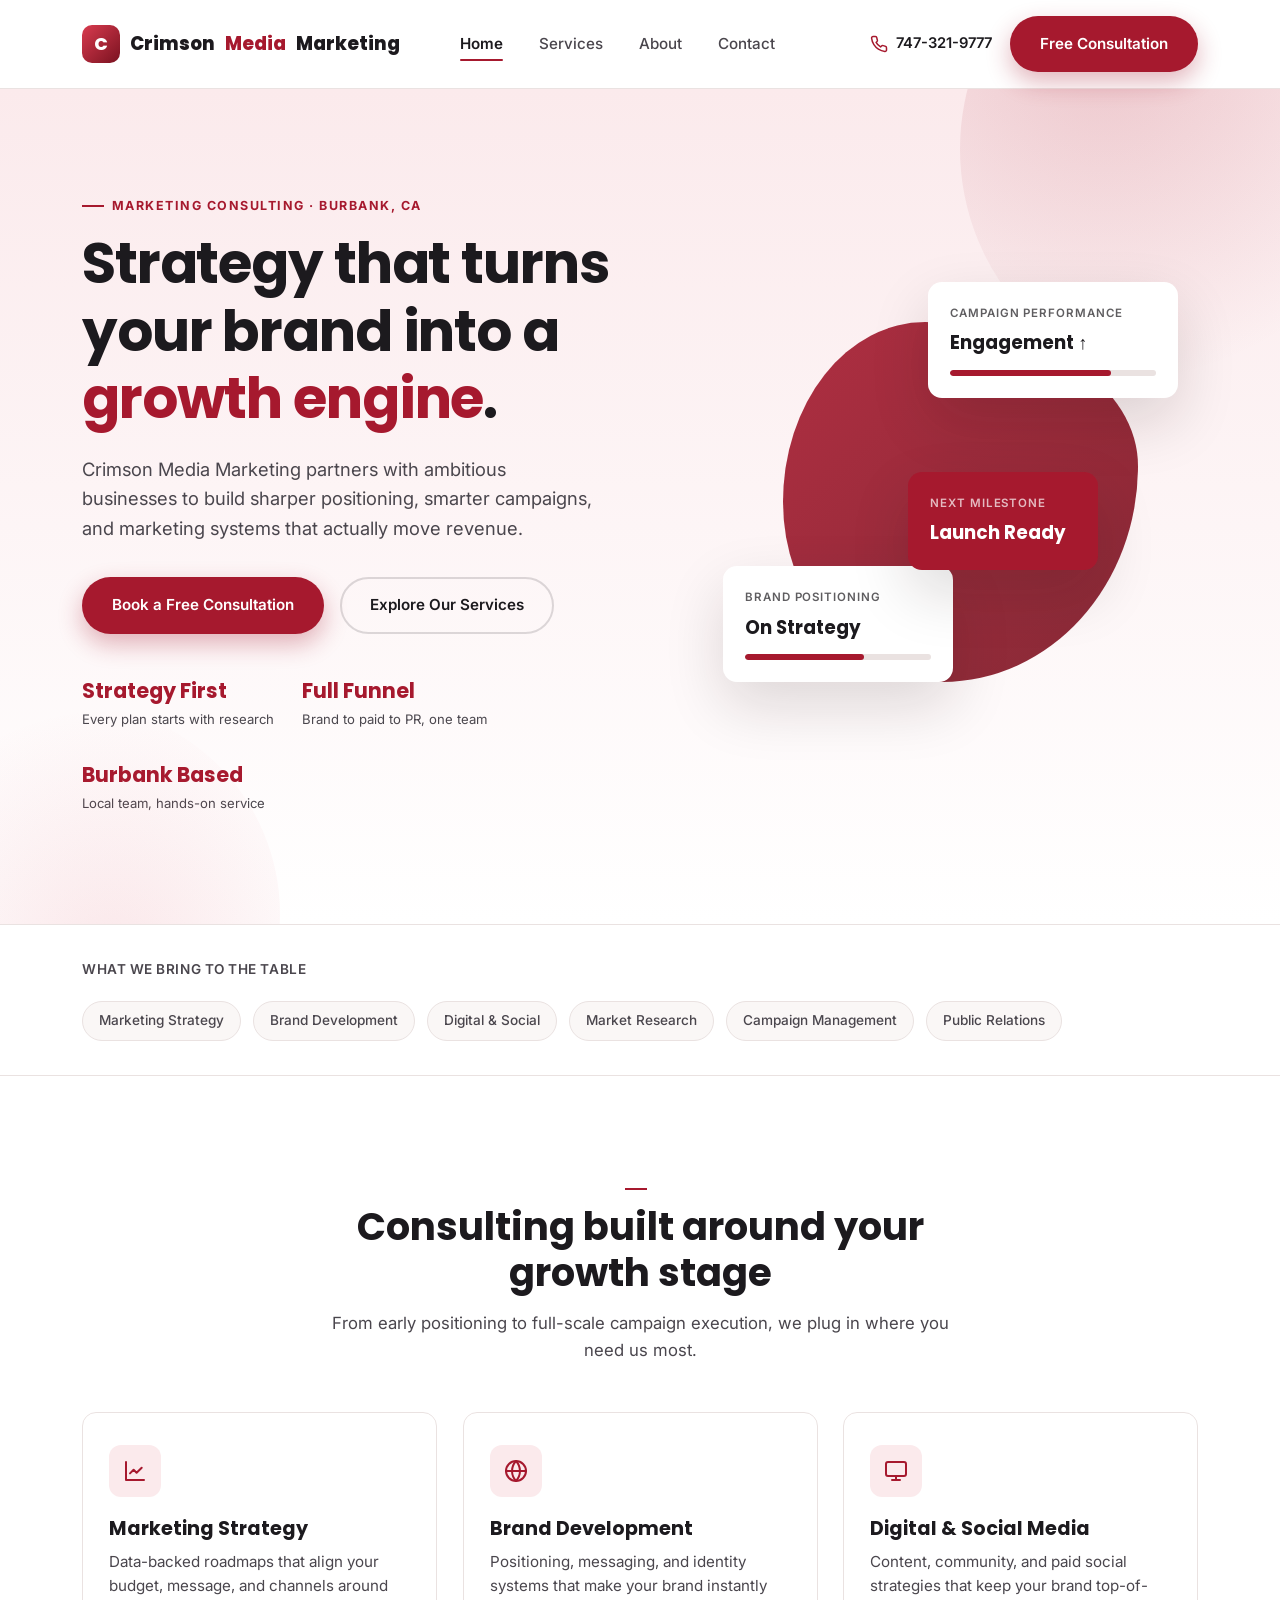
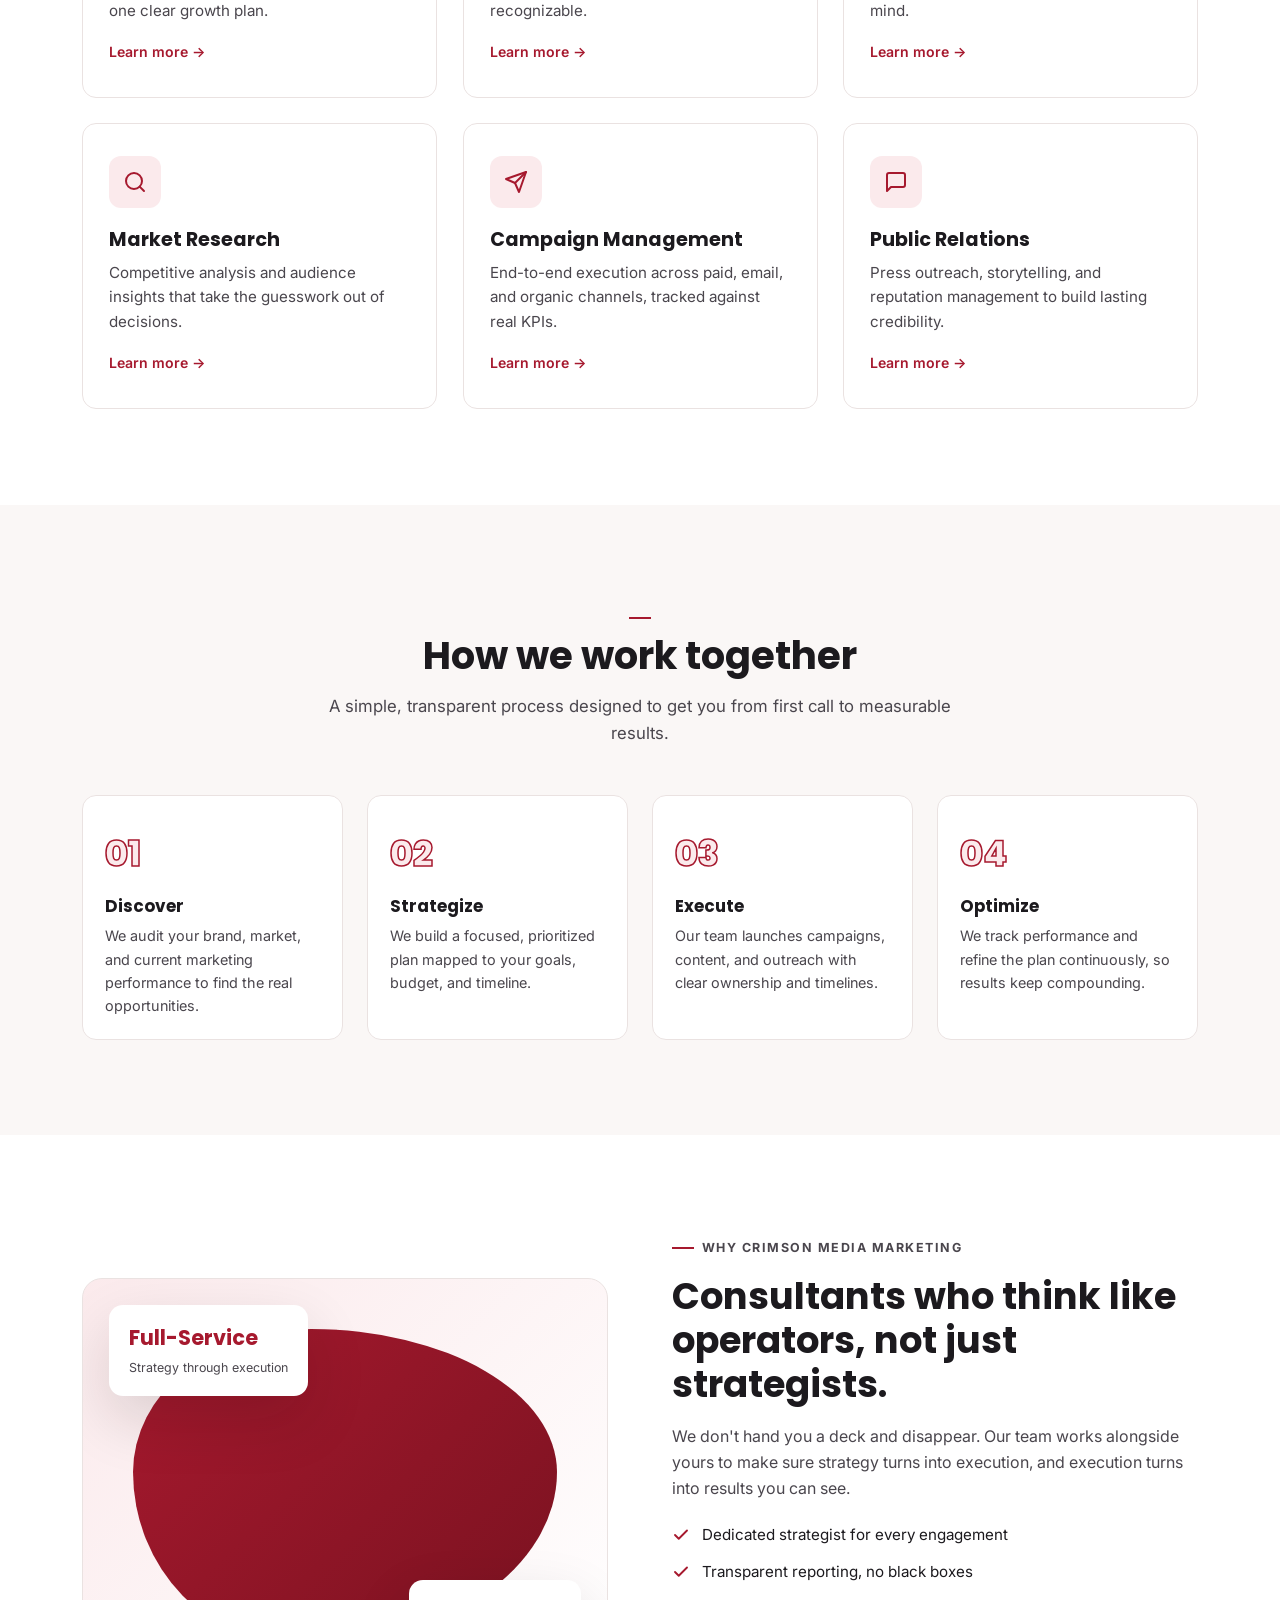
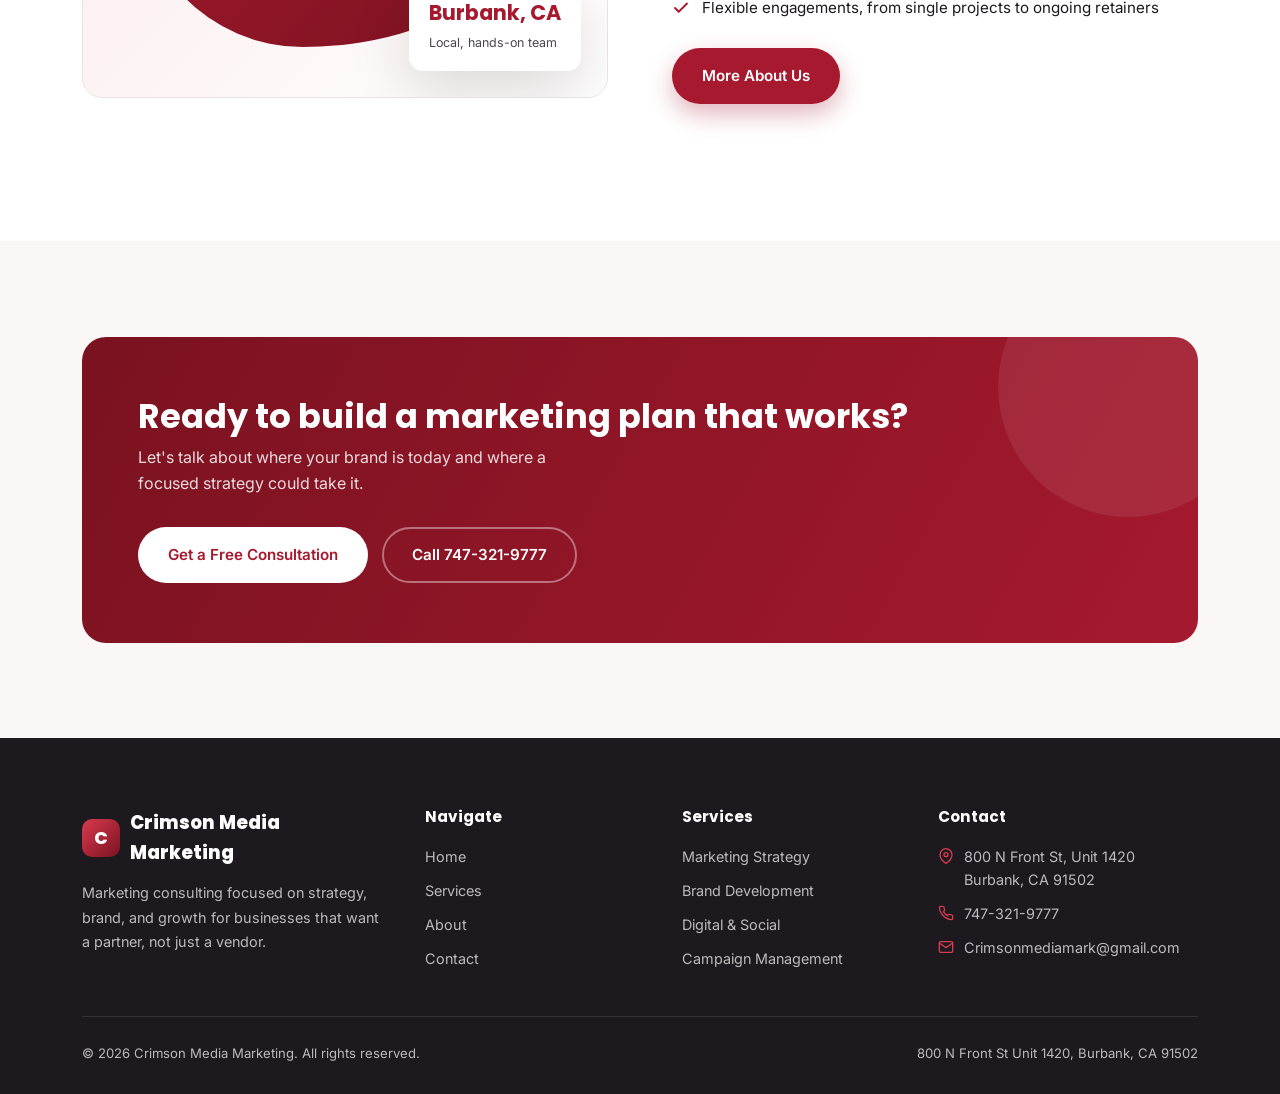
==== index.html @ 18e7fecc "Add initial website structure and functionality for Crimson Media Marketing - Created index.html wit" ====
<!DOCTYPE html>
<html lang="en">
<head>
<meta charset="UTF-8">
<meta name="viewport" content="width=device-width, initial-scale=1.0">
<title>Crimson Media Marketing | Marketing Consulting in Burbank, CA</title>
<meta name="description" content="Crimson Media Marketing is a Burbank, CA marketing consulting firm helping brands grow with strategy, branding, digital marketing, and campaign management.">
<link rel="icon" href="data:image/svg+xml,<svg xmlns=%22http://www.w3.org/2000/svg%22 viewBox=%220 0 100 100%22><rect width=%22100%22 height=%22100%22 rx=%2222%22 fill=%22%23A6192E%22/><text x=%2250%22 y=%2266%22 font-size=%2258%22 font-family=%22Georgia,serif%22 fill=%22white%22 text-anchor=%22middle%22>C</text></svg>">
<link rel="stylesheet" href="css/style.css">
</head>
<body>

<header class="site-header">
  <nav class="nav">
    <a href="index.html" class="brand">
      <span class="mark">C</span>
      Crimson <span class="co">Media</span> Marketing
    </a>
    <ul class="nav-links">
      <li><a href="index.html" class="active">Home</a></li>
      <li><a href="services.html">Services</a></li>
      <li><a href="about.html">About</a></li>
      <li><a href="contact.html">Contact</a></li>
      <li><a href="contact.html" class="btn btn-primary nav-mobile-cta">Free Consultation</a></li>
    </ul>
    <div class="nav-cta">
      <a href="tel:7473219777" class="nav-phone">
        <svg width="18" height="18" viewBox="0 0 24 24" fill="none" stroke="currentColor" stroke-width="2" stroke-linecap="round" stroke-linejoin="round"><path d="M22 16.92v3a2 2 0 0 1-2.18 2 19.79 19.79 0 0 1-8.63-3.07 19.5 19.5 0 0 1-6-6 19.79 19.79 0 0 1-3.07-8.67A2 2 0 0 1 4.11 2h3a2 2 0 0 1 2 1.72c.127.96.361 1.903.7 2.81a2 2 0 0 1-.45 2.11L8.09 9.91a16 16 0 0 0 6 6l1.27-1.27a2 2 0 0 1 2.11-.45c.907.339 1.85.573 2.81.7A2 2 0 0 1 22 16.92z"></path></svg>
        747-321-9777
      </a>
      <a href="contact.html" class="btn btn-primary">Free Consultation</a>
      <button class="nav-toggle" aria-label="Toggle menu">
        <span></span><span></span><span></span>
      </button>
    </div>
  </nav>
</header>

<main>

  <!-- HERO -->
  <section class="hero">
    <div class="wrap hero-grid">
      <div>
        <p class="eyebrow">Marketing Consulting &middot; Burbank, CA</p>
        <h1>Strategy that turns your brand into a <em>growth engine</em>.</h1>
        <p class="lead">Crimson Media Marketing partners with ambitious businesses to build sharper positioning, smarter campaigns, and marketing systems that actually move revenue.</p>
        <div class="hero-actions">
          <a href="contact.html" class="btn btn-primary">Book a Free Consultation</a>
          <a href="services.html" class="btn btn-ghost">Explore Our Services</a>
        </div>
        <div class="hero-trust">
          <div><strong>Strategy&nbsp;First</strong><span>Every plan starts with research</span></div>
          <div><strong>Full&nbsp;Funnel</strong><span>Brand to paid to PR, one team</span></div>
          <div><strong>Burbank&nbsp;Based</strong><span>Local team, hands-on service</span></div>
        </div>
      </div>
      <div class="hero-visual reveal">
        <div class="hero-blob"></div>
        <div class="float-card card-1">
          <div class="fc-label">Campaign Performance</div>
          <div class="fc-value">Engagement ↑</div>
          <div class="fc-bar"><span style="width:78%"></span></div>
        </div>
        <div class="float-card card-2">
          <div class="fc-label">Brand Positioning</div>
          <div class="fc-value">On Strategy</div>
          <div class="fc-bar"><span style="width:64%"></span></div>
        </div>
        <div class="float-card card-3">
          <div class="fc-label">Next Milestone</div>
          <div class="fc-value">Launch Ready</div>
        </div>
      </div>
    </div>
  </section>

  <!-- STRIP -->
  <div class="strip">
    <div class="wrap">
      <p>What we bring to the table</p>
      <div class="strip-tags">
        <span>Marketing Strategy</span>
        <span>Brand Development</span>
        <span>Digital &amp; Social</span>
        <span>Market Research</span>
        <span>Campaign Management</span>
        <span>Public Relations</span>
      </div>
    </div>
  </div>

  <!-- SERVICES PREVIEW -->
  <section class="section">
    <div class="wrap">
      <div class="section-head center reveal">
        <p class="eyebrow" style="justify-content:center"><span></span></p>
        <h2>Consulting built around your growth stage</h2>
        <p>From early positioning to full-scale campaign execution, we plug in where you need us most.</p>
      </div>
      <div class="grid-services">

        <div class="service-card reveal">
          <div class="service-icon">
            <svg width="24" height="24" viewBox="0 0 24 24" fill="none" stroke="currentColor" stroke-width="2" stroke-linecap="round" stroke-linejoin="round"><path d="M3 3v18h18"></path><path d="M18.7 8.7l-5.1 5.1-3-3-3.6 3.6"></path></svg>
          </div>
          <h3>Marketing Strategy</h3>
          <p>Data-backed roadmaps that align your budget, message, and channels around one clear growth plan.</p>
          <a href="services.html#strategy" class="more">Learn more →</a>
        </div>

        <div class="service-card reveal">
          <div class="service-icon">
            <svg width="24" height="24" viewBox="0 0 24 24" fill="none" stroke="currentColor" stroke-width="2" stroke-linecap="round" stroke-linejoin="round"><circle cx="12" cy="12" r="10"></circle><path d="M12 2a15.3 15.3 0 0 1 4 10 15.3 15.3 0 0 1-4 10 15.3 15.3 0 0 1-4-10 15.3 15.3 0 0 1 4-10z"></path><path d="M2 12h20"></path></svg>
          </div>
          <h3>Brand Development</h3>
          <p>Positioning, messaging, and identity systems that make your brand instantly recognizable.</p>
          <a href="services.html#brand" class="more">Learn more →</a>
        </div>

        <div class="service-card reveal">
          <div class="service-icon">
            <svg width="24" height="24" viewBox="0 0 24 24" fill="none" stroke="currentColor" stroke-width="2" stroke-linecap="round" stroke-linejoin="round"><rect x="2" y="3" width="20" height="14" rx="2"></rect><path d="M8 21h8M12 17v4"></path></svg>
          </div>
          <h3>Digital &amp; Social Media</h3>
          <p>Content, community, and paid social strategies that keep your brand top-of-mind.</p>
          <a href="services.html#digital" class="more">Learn more →</a>
        </div>

        <div class="service-card reveal">
          <div class="service-icon">
            <svg width="24" height="24" viewBox="0 0 24 24" fill="none" stroke="currentColor" stroke-width="2" stroke-linecap="round" stroke-linejoin="round"><circle cx="11" cy="11" r="8"></circle><path d="M21 21l-4.35-4.35"></path></svg>
          </div>
          <h3>Market Research</h3>
          <p>Competitive analysis and audience insights that take the guesswork out of decisions.</p>
          <a href="services.html#research" class="more">Learn more →</a>
        </div>

        <div class="service-card reveal">
          <div class="service-icon">
            <svg width="24" height="24" viewBox="0 0 24 24" fill="none" stroke="currentColor" stroke-width="2" stroke-linecap="round" stroke-linejoin="round"><path d="M22 2L11 13"></path><path d="M22 2l-7 20-4-9-9-4 20-7z"></path></svg>
          </div>
          <h3>Campaign Management</h3>
          <p>End-to-end execution across paid, email, and organic channels, tracked against real KPIs.</p>
          <a href="services.html#campaigns" class="more">Learn more →</a>
        </div>

        <div class="service-card reveal">
          <div class="service-icon">
            <svg width="24" height="24" viewBox="0 0 24 24" fill="none" stroke="currentColor" stroke-width="2" stroke-linecap="round" stroke-linejoin="round"><path d="M21 15a2 2 0 0 1-2 2H7l-4 4V5a2 2 0 0 1 2-2h14a2 2 0 0 1 2 2z"></path></svg>
          </div>
          <h3>Public Relations</h3>
          <p>Press outreach, storytelling, and reputation management to build lasting credibility.</p>
          <a href="services.html#pr" class="more">Learn more →</a>
        </div>

      </div>
    </div>
  </section>

  <!-- PROCESS -->
  <section class="section alt">
    <div class="wrap">
      <div class="section-head center reveal">
        <p class="eyebrow" style="justify-content:center"></p>
        <h2>How we work together</h2>
        <p>A simple, transparent process designed to get you from first call to measurable results.</p>
      </div>
      <div class="process">
        <div class="process-step reveal">
          <span class="num">01</span>
          <h3>Discover</h3>
          <p>We audit your brand, market, and current marketing performance to find the real opportunities.</p>
        </div>
        <div class="process-step reveal">
          <span class="num">02</span>
          <h3>Strategize</h3>
          <p>We build a focused, prioritized plan mapped to your goals, budget, and timeline.</p>
        </div>
        <div class="process-step reveal">
          <span class="num">03</span>
          <h3>Execute</h3>
          <p>Our team launches campaigns, content, and outreach with clear ownership and timelines.</p>
        </div>
        <div class="process-step reveal">
          <span class="num">04</span>
          <h3>Optimize</h3>
          <p>We track performance and refine the plan continuously, so results keep compounding.</p>
        </div>
      </div>
    </div>
  </section>

  <!-- ABOUT PREVIEW -->
  <section class="section">
    <div class="wrap split">
      <div class="visual-block reveal">
        <div class="blob"></div>
        <div class="stat-pill p1">
          <strong>Full-Service</strong>
          <span>Strategy through execution</span>
        </div>
        <div class="stat-pill p2">
          <strong>Burbank, CA</strong>
          <span>Local, hands-on team</span>
        </div>
      </div>
      <div class="reveal">
        <p class="eyebrow">Why Crimson Media Marketing</p>
        <h2>Consultants who think like operators, not just strategists.</h2>
        <p>We don't hand you a deck and disappear. Our team works alongside yours to make sure strategy turns into execution, and execution turns into results you can see.</p>
        <ul class="check-list">
          <li><svg width="18" height="18" viewBox="0 0 24 24" fill="none" stroke="currentColor" stroke-width="2.5" stroke-linecap="round" stroke-linejoin="round"><polyline points="20 6 9 17 4 12"></polyline></svg> Dedicated strategist for every engagement</li>
          <li><svg width="18" height="18" viewBox="0 0 24 24" fill="none" stroke="currentColor" stroke-width="2.5" stroke-linecap="round" stroke-linejoin="round"><polyline points="20 6 9 17 4 12"></polyline></svg> Transparent reporting, no black boxes</li>
          <li><svg width="18" height="18" viewBox="0 0 24 24" fill="none" stroke="currentColor" stroke-width="2.5" stroke-linecap="round" stroke-linejoin="round"><polyline points="20 6 9 17 4 12"></polyline></svg> Flexible engagements, from single projects to ongoing retainers</li>
        </ul>
        <div class="hero-actions" style="margin-top:28px;">
          <a href="about.html" class="btn btn-primary">More About Us</a>
        </div>
      </div>
    </div>
  </section>

  <!-- CTA -->
  <section class="section alt">
    <div class="wrap">
      <div class="cta-band reveal">
        <div>
          <h2>Ready to build a marketing plan that works?</h2>
          <p>Let's talk about where your brand is today and where a focused strategy could take it.</p>
        </div>
        <div class="cta-actions">
          <a href="contact.html" class="btn btn-light">Get a Free Consultation</a>
          <a href="tel:7473219777" class="btn btn-ghost" style="border-color:rgba(255,255,255,0.4); color:#fff;">Call 747-321-9777</a>
        </div>
      </div>
    </div>
  </section>

</main>

<footer class="site-footer">
  <div class="wrap">
    <div class="footer-grid">
      <div class="footer-brand">
        <a href="index.html" class="brand"><span class="mark">C</span>Crimson Media Marketing</a>
        <p>Marketing consulting focused on strategy, brand, and growth for businesses that want a partner, not just a vendor.</p>
      </div>
      <div class="footer-col">
        <h4>Navigate</h4>
        <ul>
          <li><a href="index.html">Home</a></li>
          <li><a href="services.html">Services</a></li>
          <li><a href="about.html">About</a></li>
          <li><a href="contact.html">Contact</a></li>
        </ul>
      </div>
      <div class="footer-col">
        <h4>Services</h4>
        <ul>
          <li><a href="services.html#strategy">Marketing Strategy</a></li>
          <li><a href="services.html#brand">Brand Development</a></li>
          <li><a href="services.html#digital">Digital &amp; Social</a></li>
          <li><a href="services.html#campaigns">Campaign Management</a></li>
        </ul>
      </div>
      <div class="footer-col">
        <h4>Contact</h4>
        <ul>
          <li><svg width="16" height="16" viewBox="0 0 24 24" fill="none" stroke="currentColor" stroke-width="2" stroke-linecap="round" stroke-linejoin="round"><path d="M21 10c0 7-9 13-9 13s-9-6-9-13a9 9 0 0 1 18 0z"></path><circle cx="12" cy="10" r="3"></circle></svg> 800 N Front St, Unit 1420<br>Burbank, CA 91502</li>
          <li><svg width="16" height="16" viewBox="0 0 24 24" fill="none" stroke="currentColor" stroke-width="2" stroke-linecap="round" stroke-linejoin="round"><path d="M22 16.92v3a2 2 0 0 1-2.18 2 19.79 19.79 0 0 1-8.63-3.07 19.5 19.5 0 0 1-6-6 19.79 19.79 0 0 1-3.07-8.67A2 2 0 0 1 4.11 2h3a2 2 0 0 1 2 1.72c.127.96.361 1.903.7 2.81a2 2 0 0 1-.45 2.11L8.09 9.91a16 16 0 0 0 6 6l1.27-1.27a2 2 0 0 1 2.11-.45c.907.339 1.85.573 2.81.7A2 2 0 0 1 22 16.92z"></path></svg> <a href="tel:7473219777">747-321-9777</a></li>
          <li><svg width="16" height="16" viewBox="0 0 24 24" fill="none" stroke="currentColor" stroke-width="2" stroke-linecap="round" stroke-linejoin="round"><path d="M4 4h16v16H4z" opacity="0"></path><path d="M22 6l-10 7L2 6"></path><rect x="2" y="4" width="20" height="16" rx="2"></rect></svg> <a href="mailto:Crimsonmediamark@gmail.com">Crimsonmediamark@gmail.com</a></li>
        </ul>
      </div>
    </div>
    <div class="footer-bottom">
      <span>&copy; <span id="year"></span> Crimson Media Marketing. All rights reserved.</span>
      <span>800 N Front St Unit 1420, Burbank, CA 91502</span>
    </div>
  </div>
</footer>

<script src="js/script.js"></script>
<script>document.getElementById('year').textContent = new Date().getFullYear();</script>
</body>
</html>
---- css/style.css ----
/* ============================================
   Crimson Media Marketing — Shared Stylesheet
   ============================================ */

@import url('https://fonts.googleapis.com/css2?family=Poppins:wght@500;600;700;800&family=Inter:wght@400;500;600&display=swap');

:root {
  --crimson: #A6192E;
  --crimson-dark: #7A1220;
  --crimson-light: #D93B4F;
  --crimson-tint: #FBEAEC;
  --ink: #1C1A1E;
  --ink-soft: #4A464D;
  --paper: #FFFFFF;
  --paper-warm: #FAF7F6;
  --line: #EAE2E1;
  --shadow: 0 12px 30px rgba(28, 12, 16, 0.08);
  --shadow-lg: 0 24px 60px rgba(28, 12, 16, 0.14);
  --radius: 14px;
  --max: 1180px;
  --ease: cubic-bezier(.25,.8,.25,1);
}

* { box-sizing: border-box; margin: 0; padding: 0; }

html { scroll-behavior: smooth; }

body {
  font-family: 'Inter', -apple-system, BlinkMacSystemFont, 'Segoe UI', sans-serif;
  color: var(--ink);
  background: var(--paper);
  line-height: 1.6;
  -webkit-font-smoothing: antialiased;
  overflow-x: hidden;
}

h1, h2, h3, h4 {
  font-family: 'Poppins', sans-serif;
  line-height: 1.2;
  color: var(--ink);
  font-weight: 700;
}

a { color: inherit; text-decoration: none; }
ul { list-style: none; }
img { max-width: 100%; display: block; }

.wrap {
  max-width: var(--max);
  margin: 0 auto;
  padding: 0 32px;
}

.eyebrow {
  display: inline-flex;
  align-items: center;
  gap: 8px;
  font-size: 0.78rem;
  font-weight: 700;
  letter-spacing: 0.12em;
  text-transform: uppercase;
  color: var(--crimson);
  margin-bottom: 14px;
}
.eyebrow::before {
  content: '';
  width: 22px;
  height: 2px;
  background: var(--crimson);
  display: inline-block;
}

section { position: relative; }

.section-head {
  max-width: 640px;
  margin-bottom: 48px;
}
.section-head.center { margin-left: auto; margin-right: auto; text-align: center; }
.section-head h2 { font-size: clamp(1.8rem, 3vw, 2.5rem); margin-bottom: 14px; }
.section-head p { color: var(--ink-soft); font-size: 1.05rem; }

/* Buttons */
.btn {
  display: inline-flex;
  align-items: center;
  justify-content: center;
  gap: 8px;
  padding: 14px 28px;
  border-radius: 999px;
  font-weight: 600;
  font-size: 0.95rem;
  border: 2px solid transparent;
  cursor: pointer;
  transition: transform 0.25s var(--ease), box-shadow 0.25s var(--ease), background 0.25s var(--ease), color 0.25s var(--ease);
  white-space: nowrap;
}
.btn-primary {
  background: var(--crimson);
  color: #fff;
  box-shadow: 0 10px 24px rgba(166, 25, 46, 0.32);
}
.btn-primary:hover { background: var(--crimson-dark); transform: translateY(-2px); box-shadow: 0 14px 30px rgba(166, 25, 46, 0.4); }
.btn-ghost {
  background: transparent;
  border-color: rgba(28,26,30,0.15);
  color: var(--ink);
}
.btn-ghost:hover { border-color: var(--crimson); color: var(--crimson); transform: translateY(-2px); }
.btn-light {
  background: #fff;
  color: var(--crimson);
}
.btn-light:hover { transform: translateY(-2px); box-shadow: 0 14px 30px rgba(0,0,0,0.18); }
.btn-block { width: 100%; }

/* ===== Header ===== */
.site-header {
  position: sticky;
  top: 0;
  z-index: 200;
  background: rgba(255,255,255,0.9);
  backdrop-filter: blur(10px);
  border-bottom: 1px solid var(--line);
}
.nav {
  display: flex;
  align-items: center;
  justify-content: space-between;
  padding: 16px 32px;
  max-width: var(--max);
  margin: 0 auto;
}
.brand {
  display: flex;
  align-items: center;
  gap: 10px;
  font-family: 'Poppins', sans-serif;
  font-weight: 800;
  font-size: 1.15rem;
  color: var(--ink);
}
.brand .mark {
  width: 38px;
  height: 38px;
  border-radius: 10px;
  background: linear-gradient(135deg, var(--crimson-light), var(--crimson-dark));
  display: flex;
  align-items: center;
  justify-content: center;
  color: #fff;
  font-size: 1.1rem;
  font-weight: 800;
  flex-shrink: 0;
}
.brand span.co { color: var(--crimson); }

.nav-links {
  display: flex;
  align-items: center;
  gap: 36px;
}
.nav-links a {
  font-weight: 500;
  font-size: 0.95rem;
  color: var(--ink-soft);
  position: relative;
  padding: 6px 0;
  transition: color 0.2s;
}
.nav-links a:hover { color: var(--crimson); }
.nav-links a.active { color: var(--ink); font-weight: 600; }
.nav-links a.active::after {
  content: '';
  position: absolute;
  left: 0; right: 0; bottom: -2px;
  height: 2px;
  background: var(--crimson);
  border-radius: 2px;
}

.nav-cta { display: flex; align-items: center; gap: 18px; }
.nav-phone {
  display: flex;
  align-items: center;
  gap: 8px;
  font-weight: 600;
  font-size: 0.92rem;
  color: var(--ink);
}
.nav-phone svg { color: var(--crimson); flex-shrink: 0; }

.nav-toggle {
  display: none;
  flex-direction: column;
  gap: 5px;
  background: none;
  border: none;
  cursor: pointer;
  padding: 8px;
}
.nav-toggle span {
  width: 24px;
  height: 2px;
  background: var(--ink);
  border-radius: 2px;
  transition: transform 0.25s, opacity 0.25s;
}

/* ===== Hero ===== */
.hero {
  position: relative;
  padding: 100px 0 110px;
  background: linear-gradient(180deg, var(--crimson-tint) 0%, #fff 100%);
  overflow: hidden;
}
.hero::before {
  content: '';
  position: absolute;
  top: -180px; right: -160px;
  width: 480px; height: 480px;
  border-radius: 50%;
  background: radial-gradient(circle at 30% 30%, rgba(166,25,46,0.16), rgba(166,25,46,0) 70%);
}
.hero::after {
  content: '';
  position: absolute;
  bottom: -200px; left: -140px;
  width: 420px; height: 420px;
  border-radius: 50%;
  background: radial-gradient(circle at 60% 60%, rgba(217,59,79,0.12), rgba(217,59,79,0) 70%);
}
.hero-grid {
  position: relative;
  display: grid;
  grid-template-columns: 1.1fr 0.9fr;
  gap: 60px;
  align-items: center;
}
.hero h1 {
  font-size: clamp(2.4rem, 4.4vw, 3.6rem);
  margin-bottom: 22px;
  letter-spacing: -0.02em;
}
.hero h1 em { color: var(--crimson); font-style: normal; }
.hero p.lead {
  font-size: 1.15rem;
  color: var(--ink-soft);
  max-width: 520px;
  margin-bottom: 34px;
}
.hero-actions { display: flex; gap: 16px; flex-wrap: wrap; margin-bottom: 40px; }
.hero-trust {
  display: flex;
  gap: 28px;
  flex-wrap: wrap;
}
.hero-trust div { display: flex; flex-direction: column; gap: 2px; }
.hero-trust strong { font-family: 'Poppins', sans-serif; font-size: 1.3rem; color: var(--crimson); }
.hero-trust span { font-size: 0.82rem; color: var(--ink-soft); }

.hero-visual {
  position: relative;
  height: 440px;
}
.float-card {
  position: absolute;
  background: #fff;
  border-radius: var(--radius);
  box-shadow: var(--shadow-lg);
  padding: 22px;
  animation: floaty 6s ease-in-out infinite;
}
.float-card.card-1 { top: 0; right: 20px; width: 250px; animation-delay: 0s; }
.float-card.card-2 { bottom: 40px; left: 0; width: 230px; animation-delay: 1.2s; }
.float-card.card-3 { top: 190px; right: 100px; width: 190px; animation-delay: 2.4s; background: var(--crimson); color: #fff; }
.hero-blob {
  position: absolute;
  inset: 40px 60px;
  border-radius: 40% 60% 55% 45% / 50% 40% 60% 50%;
  background: linear-gradient(135deg, var(--crimson), var(--crimson-dark));
  opacity: 0.9;
}
@keyframes floaty {
  0%, 100% { transform: translateY(0); }
  50% { transform: translateY(-14px); }
}
.float-card .fc-label { font-size: 0.72rem; text-transform: uppercase; letter-spacing: 0.08em; opacity: 0.7; margin-bottom: 6px; font-weight: 600; }
.float-card .fc-value { font-family: 'Poppins', sans-serif; font-weight: 700; font-size: 1.15rem; }
.float-card .fc-bar { height: 6px; border-radius: 3px; background: var(--line); margin-top: 12px; overflow: hidden; }
.float-card .fc-bar span { display: block; height: 100%; background: var(--crimson); border-radius: 3px; }
.float-card.card-3 .fc-bar { background: rgba(255,255,255,0.25); }
.float-card.card-3 .fc-bar span { background: #fff; }

/* small page hero (non-home) */
.page-hero {
  padding: 76px 0 64px;
  background: linear-gradient(180deg, var(--crimson-tint) 0%, #fff 100%);
  text-align: center;
}
.page-hero .eyebrow { justify-content: center; }
.page-hero .eyebrow::before { display: none; }
.page-hero h1 { font-size: clamp(2.2rem, 4vw, 3.1rem); margin-bottom: 16px; }
.page-hero p { color: var(--ink-soft); font-size: 1.1rem; max-width: 620px; margin: 0 auto; }
.breadcrumb { display:flex; justify-content:center; gap:8px; font-size:0.85rem; color: var(--ink-soft); margin-top: 18px; }
.breadcrumb a { color: var(--crimson); font-weight: 600; }

/* ===== Logo strip ===== */
.strip {
  padding: 34px 0;
  border-top: 1px solid var(--line);
  border-bottom: 1px solid var(--line);
}
.strip .wrap { display: flex; align-items: center; justify-content: space-between; flex-wrap: wrap; gap: 20px; }
.strip p { font-size: 0.85rem; color: var(--ink-soft); font-weight: 600; letter-spacing: 0.04em; text-transform: uppercase; }
.strip-tags { display: flex; gap: 12px; flex-wrap: wrap; }
.strip-tags span {
  font-size: 0.85rem;
  padding: 8px 16px;
  border-radius: 999px;
  background: var(--paper-warm);
  border: 1px solid var(--line);
  color: var(--ink-soft);
  font-weight: 500;
}

/* ===== Services grid ===== */
.grid-services {
  display: grid;
  grid-template-columns: repeat(3, 1fr);
  gap: 26px;
}
.service-card {
  background: var(--paper);
  border: 1px solid var(--line);
  border-radius: var(--radius);
  padding: 32px 26px;
  transition: transform 0.3s var(--ease), box-shadow 0.3s var(--ease), border-color 0.3s var(--ease);
}
.service-card:hover {
  transform: translateY(-6px);
  box-shadow: var(--shadow-lg);
  border-color: transparent;
}
.service-icon {
  width: 52px; height: 52px;
  border-radius: 12px;
  background: var(--crimson-tint);
  color: var(--crimson);
  display: flex; align-items: center; justify-content: center;
  margin-bottom: 20px;
}
.service-card h3 { font-size: 1.2rem; margin-bottom: 10px; }
.service-card p { color: var(--ink-soft); font-size: 0.95rem; margin-bottom: 16px; }
.service-card .more { font-size: 0.88rem; font-weight: 600; color: var(--crimson); display: inline-flex; align-items: center; gap: 6px; }

.section { padding: 96px 0; }
.section.alt { background: var(--paper-warm); }

/* ===== Process ===== */
.process {
  display: grid;
  grid-template-columns: repeat(4, 1fr);
  gap: 24px;
  counter-reset: step;
}
.process-step { position: relative; padding: 30px 22px 22px; background: #fff; border-radius: var(--radius); border: 1px solid var(--line); }
.process-step .num {
  font-family: 'Poppins', sans-serif;
  font-weight: 800;
  font-size: 2.2rem;
  color: var(--crimson-tint);
  -webkit-text-stroke: 1.5px var(--crimson);
  margin-bottom: 14px;
  display: block;
}
.process-step h3 { font-size: 1.05rem; margin-bottom: 8px; }
.process-step p { font-size: 0.9rem; color: var(--ink-soft); }
.process-connector {
  display: none;
}

/* ===== Values ===== */
.values-grid { display: grid; grid-template-columns: repeat(4, 1fr); gap: 24px; }
.value-card { text-align: center; padding: 10px; }
.value-icon {
  width: 64px; height: 64px;
  margin: 0 auto 18px;
  border-radius: 50%;
  background: linear-gradient(135deg, var(--crimson-light), var(--crimson-dark));
  color: #fff;
  display: flex; align-items: center; justify-content: center;
}
.value-card h3 { font-size: 1.05rem; margin-bottom: 8px; }
.value-card p { font-size: 0.9rem; color: var(--ink-soft); }

/* ===== CTA band ===== */
.cta-band {
  background: linear-gradient(120deg, var(--crimson-dark), var(--crimson));
  border-radius: 24px;
  padding: 60px 56px;
  color: #fff;
  display: flex;
  align-items: center;
  justify-content: space-between;
  gap: 30px;
  flex-wrap: wrap;
  position: relative;
  overflow: hidden;
}
.cta-band::before {
  content: '';
  position: absolute;
  top: -80px; right: -60px;
  width: 260px; height: 260px;
  border-radius: 50%;
  background: rgba(255,255,255,0.08);
}
.cta-band h2 { color: #fff; font-size: clamp(1.6rem, 3vw, 2.1rem); margin-bottom: 8px; }
.cta-band p { color: rgba(255,255,255,0.85); max-width: 460px; }
.cta-actions { display: flex; gap: 14px; flex-wrap: wrap; position: relative; z-index: 1; }

/* ===== About story split ===== */
.split {
  display: grid;
  grid-template-columns: 1fr 1fr;
  gap: 64px;
  align-items: center;
}
.split .visual-block {
  height: 420px;
  border-radius: 20px;
  background: linear-gradient(135deg, var(--crimson-tint), #fff);
  border: 1px solid var(--line);
  position: relative;
  overflow: hidden;
}
.split .visual-block .blob {
  position: absolute;
  inset: 50px;
  border-radius: 42% 58% 60% 40% / 45% 45% 55% 55%;
  background: linear-gradient(135deg, var(--crimson), var(--crimson-dark));
}
.split .stat-pill {
  position: absolute;
  background: #fff;
  border-radius: 14px;
  box-shadow: var(--shadow-lg);
  padding: 16px 20px;
}
.split .stat-pill.p1 { top: 26px; left: 26px; }
.split .stat-pill.p2 { bottom: 26px; right: 26px; }
.split .stat-pill strong { display: block; font-family: 'Poppins', sans-serif; color: var(--crimson); font-size: 1.3rem; }
.split .stat-pill span { font-size: 0.78rem; color: var(--ink-soft); }
.split h2 { margin-bottom: 18px; font-size: clamp(1.7rem, 3vw, 2.3rem); }
.split p { color: var(--ink-soft); margin-bottom: 16px; }
.check-list { margin-top: 22px; display: grid; gap: 12px; }
.check-list li { display: flex; align-items: flex-start; gap: 12px; font-size: 0.95rem; color: var(--ink); }
.check-list svg { color: var(--crimson); flex-shrink: 0; margin-top: 3px; }

/* ===== Timeline (about) ===== */
.timeline { display: grid; gap: 0; }
.timeline-item {
  display: grid;
  grid-template-columns: 130px 24px 1fr;
  gap: 6px;
}
.timeline-item .t-year { font-family: 'Poppins', sans-serif; font-weight: 700; color: var(--crimson); padding-top: 4px; }
.timeline-item .t-line { display: flex; flex-direction: column; align-items: center; }
.timeline-item .t-dot { width: 14px; height: 14px; border-radius: 50%; background: var(--crimson); margin-top: 6px; flex-shrink: 0; }
.timeline-item .t-rail { width: 2px; flex: 1; background: var(--line); margin-top: 4px; }
.timeline-item:last-child .t-rail { display: none; }
.timeline-item .t-body { padding-bottom: 40px; }
.timeline-item .t-body h3 { font-size: 1.05rem; margin-bottom: 6px; }
.timeline-item .t-body p { color: var(--ink-soft); font-size: 0.92rem; }

/* ===== FAQ ===== */
.faq-list { display: grid; gap: 14px; max-width: 780px; margin: 0 auto; }
.faq-item {
  border: 1px solid var(--line);
  border-radius: 12px;
  overflow: hidden;
  background: #fff;
}
.faq-q {
  width: 100%;
  display: flex;
  align-items: center;
  justify-content: space-between;
  gap: 16px;
  padding: 20px 24px;
  background: none;
  border: none;
  text-align: left;
  font-family: 'Poppins', sans-serif;
  font-weight: 600;
  font-size: 1rem;
  cursor: pointer;
  color: var(--ink);
}
.faq-q .plus { flex-shrink: 0; width: 26px; height: 26px; border-radius: 50%; background: var(--crimson-tint); color: var(--crimson); display: flex; align-items: center; justify-content: center; transition: transform 0.3s var(--ease); }
.faq-item.open .faq-q .plus { transform: rotate(45deg); }
.faq-a {
  max-height: 0;
  overflow: hidden;
  transition: max-height 0.35s var(--ease);
}
.faq-a p { padding: 0 24px 22px; color: var(--ink-soft); font-size: 0.94rem; }

/* ===== Contact page ===== */
.contact-grid {
  display: grid;
  grid-template-columns: 0.85fr 1.15fr;
  gap: 50px;
  align-items: flex-start;
}
.contact-cards { display: grid; gap: 18px; margin-bottom: 26px; }
.contact-card {
  display: flex;
  gap: 16px;
  padding: 22px;
  border: 1px solid var(--line);
  border-radius: var(--radius);
  background: #fff;
}
.contact-card .ci {
  width: 44px; height: 44px;
  border-radius: 10px;
  background: var(--crimson-tint);
  color: var(--crimson);
  display: flex; align-items: center; justify-content: center;
  flex-shrink: 0;
}
.contact-card h3 { font-size: 0.95rem; margin-bottom: 4px; }
.contact-card p, .contact-card a { font-size: 0.92rem; color: var(--ink-soft); }
.contact-card a:hover { color: var(--crimson); }
.map-frame {
  border-radius: var(--radius);
  overflow: hidden;
  border: 1px solid var(--line);
  height: 240px;
}
.map-frame iframe { width: 100%; height: 100%; border: 0; }

.form-panel {
  background: #fff;
  border: 1px solid var(--line);
  border-radius: 20px;
  padding: 40px;
  box-shadow: var(--shadow);
}
.form-panel h2 { font-size: 1.5rem; margin-bottom: 8px; }
.form-panel > p { color: var(--ink-soft); margin-bottom: 28px; font-size: 0.95rem; }
.form-row { display: grid; grid-template-columns: 1fr 1fr; gap: 18px; }
.field { margin-bottom: 20px; }
.field label { display: block; font-size: 0.85rem; font-weight: 600; margin-bottom: 8px; color: var(--ink); }
.field input, .field select, .field textarea {
  width: 100%;
  padding: 13px 16px;
  border-radius: 10px;
  border: 1.5px solid var(--line);
  font-family: inherit;
  font-size: 0.95rem;
  color: var(--ink);
  background: var(--paper-warm);
  transition: border-color 0.2s;
}
.field input:focus, .field select:focus, .field textarea:focus {
  outline: none;
  border-color: var(--crimson);
  background: #fff;
}
.field textarea { resize: vertical; min-height: 120px; }
.form-note { font-size: 0.8rem; color: var(--ink-soft); margin-top: 14px; text-align: center; }
.form-status {
  margin-top: 16px;
  padding: 14px 18px;
  border-radius: 10px;
  background: var(--crimson-tint);
  color: var(--crimson-dark);
  font-size: 0.9rem;
  font-weight: 600;
  display: none;
}
.form-status.show { display: block; }

.hours-card {
  border: 1px solid var(--line);
  border-radius: var(--radius);
  padding: 22px;
  background: var(--paper-warm);
}
.hours-card h3 { font-size: 0.95rem; margin-bottom: 14px; }
.hours-row { display: flex; justify-content: space-between; font-size: 0.9rem; padding: 8px 0; border-bottom: 1px dashed var(--line); color: var(--ink-soft); }
.hours-row:last-child { border-bottom: none; }
.hours-row span:last-child { color: var(--ink); font-weight: 600; }

/* ===== Footer ===== */
.site-footer {
  background: var(--ink);
  color: rgba(255,255,255,0.7);
  padding: 70px 0 30px;
}
.footer-grid {
  display: grid;
  grid-template-columns: 1.4fr 1fr 1fr 1.2fr;
  gap: 40px;
  padding-bottom: 46px;
  border-bottom: 1px solid rgba(255,255,255,0.1);
}
.footer-brand .brand { color: #fff; margin-bottom: 14px; }
.footer-grid p { font-size: 0.9rem; line-height: 1.7; }
.footer-col h4 { color: #fff; font-size: 0.95rem; margin-bottom: 18px; }
.footer-col ul { display: grid; gap: 11px; }
.footer-col a { font-size: 0.9rem; transition: color 0.2s; }
.footer-col a:hover { color: #fff; }
.footer-col li { display: flex; gap: 10px; align-items: flex-start; font-size: 0.9rem; }
.footer-col li svg { flex-shrink: 0; margin-top: 3px; color: var(--crimson-light); }
.footer-bottom {
  display: flex;
  justify-content: space-between;
  align-items: center;
  padding-top: 26px;
  font-size: 0.82rem;
  flex-wrap: wrap;
  gap: 10px;
}
.footer-bottom a:hover { color: #fff; }

/* ===== Reveal on scroll ===== */
.reveal {
  opacity: 0;
  transform: translateY(28px);
  transition: opacity 0.9s cubic-bezier(.16,.84,.32,1), transform 0.9s cubic-bezier(.16,.84,.32,1);
  transition-delay: var(--stagger, 0s);
  will-change: opacity, transform;
}
.reveal.in { opacity: 1; transform: translateY(0); }

/* Page load fade */
html.is-loading body { opacity: 0; }
body {
  opacity: 1;
  transition: opacity 0.5s ease;
}

/* Smoother global transitions */
a, .service-card, .value-card, .btn, .float-card, .faq-q .plus, .nav-links a::after {
  transition-timing-function: cubic-bezier(.25,.8,.25,1);
}
.service-card, .value-card, .process-step, .contact-card, .faq-item {
  transition: transform 0.45s cubic-bezier(.16,.84,.32,1), box-shadow 0.45s cubic-bezier(.16,.84,.32,1), border-color 0.45s cubic-bezier(.16,.84,.32,1);
}
.value-icon { transition: transform 0.45s cubic-bezier(.34,1.56,.64,1); }
.value-card:hover .value-icon { transform: scale(1.1) rotate(-6deg); }
.service-card:hover .service-icon { transform: translateY(-3px); }
.service-icon { transition: transform 0.35s cubic-bezier(.34,1.56,.64,1); }
.hero-blob { transition: transform 0.2s linear; }
.float-card { transition: transform 0.2s linear, box-shadow 0.3s ease; }

@media (prefers-reduced-motion: reduce) {
  html.is-loading body { opacity: 1; }
  .reveal { opacity: 1 !important; transform: none !important; transition: none !important; }
  .float-card { animation: none !important; }
  * { scroll-behavior: auto !important; }
}

/* ===== Responsive ===== */
@media (max-width: 980px) {
  .hero-grid, .split, .contact-grid { grid-template-columns: 1fr; }
  .hero-visual { height: 320px; order: -1; }
  .grid-services { grid-template-columns: repeat(2, 1fr); }
  .process { grid-template-columns: repeat(2, 1fr); }
  .values-grid { grid-template-columns: repeat(2, 1fr); }
  .footer-grid { grid-template-columns: 1fr 1fr; }
  .form-row { grid-template-columns: 1fr; }
}

@media (max-width: 760px) {
  .nav-links, .nav-phone { display: none; }
  .nav-cta > .btn-primary { display: none; }
  .nav-toggle { display: flex; }
  .brand { font-size: 0.98rem; }
  .brand .mark { width: 32px; height: 32px; font-size: 0.95rem; }
  .nav { padding: 14px 20px; }
  .wrap { padding: 0 20px; }
  .nav-links.open {
    display: flex;
    flex-direction: column;
    position: absolute;
    top: 100%; left: 0; right: 0;
    background: #fff;
    padding: 20px 32px 28px;
    border-bottom: 1px solid var(--line);
    gap: 18px;
    box-shadow: var(--shadow);
  }
  .grid-services { grid-template-columns: 1fr; }
  .process { grid-template-columns: 1fr; }
  .values-grid { grid-template-columns: 1fr; }
  .footer-grid { grid-template-columns: 1fr; }
  .cta-band { flex-direction: column; text-align: center; padding: 44px 28px; }
  .cta-band p { max-width: 100%; }
  .section { padding: 64px 0; }
  .hero { padding: 60px 0 70px; }
  .form-panel { padding: 26px; }
  .timeline-item { grid-template-columns: 90px 20px 1fr; }
}

@media (max-width: 640px) {
  .hero-visual { display: none; }
  .hero { padding: 44px 0 56px; }
}

.nav-mobile-cta { display: none; }
@media (max-width: 760px) {
  .nav-mobile-cta {
    display: inline-flex;
    margin-top: 6px;
    box-shadow: none;
  }
}
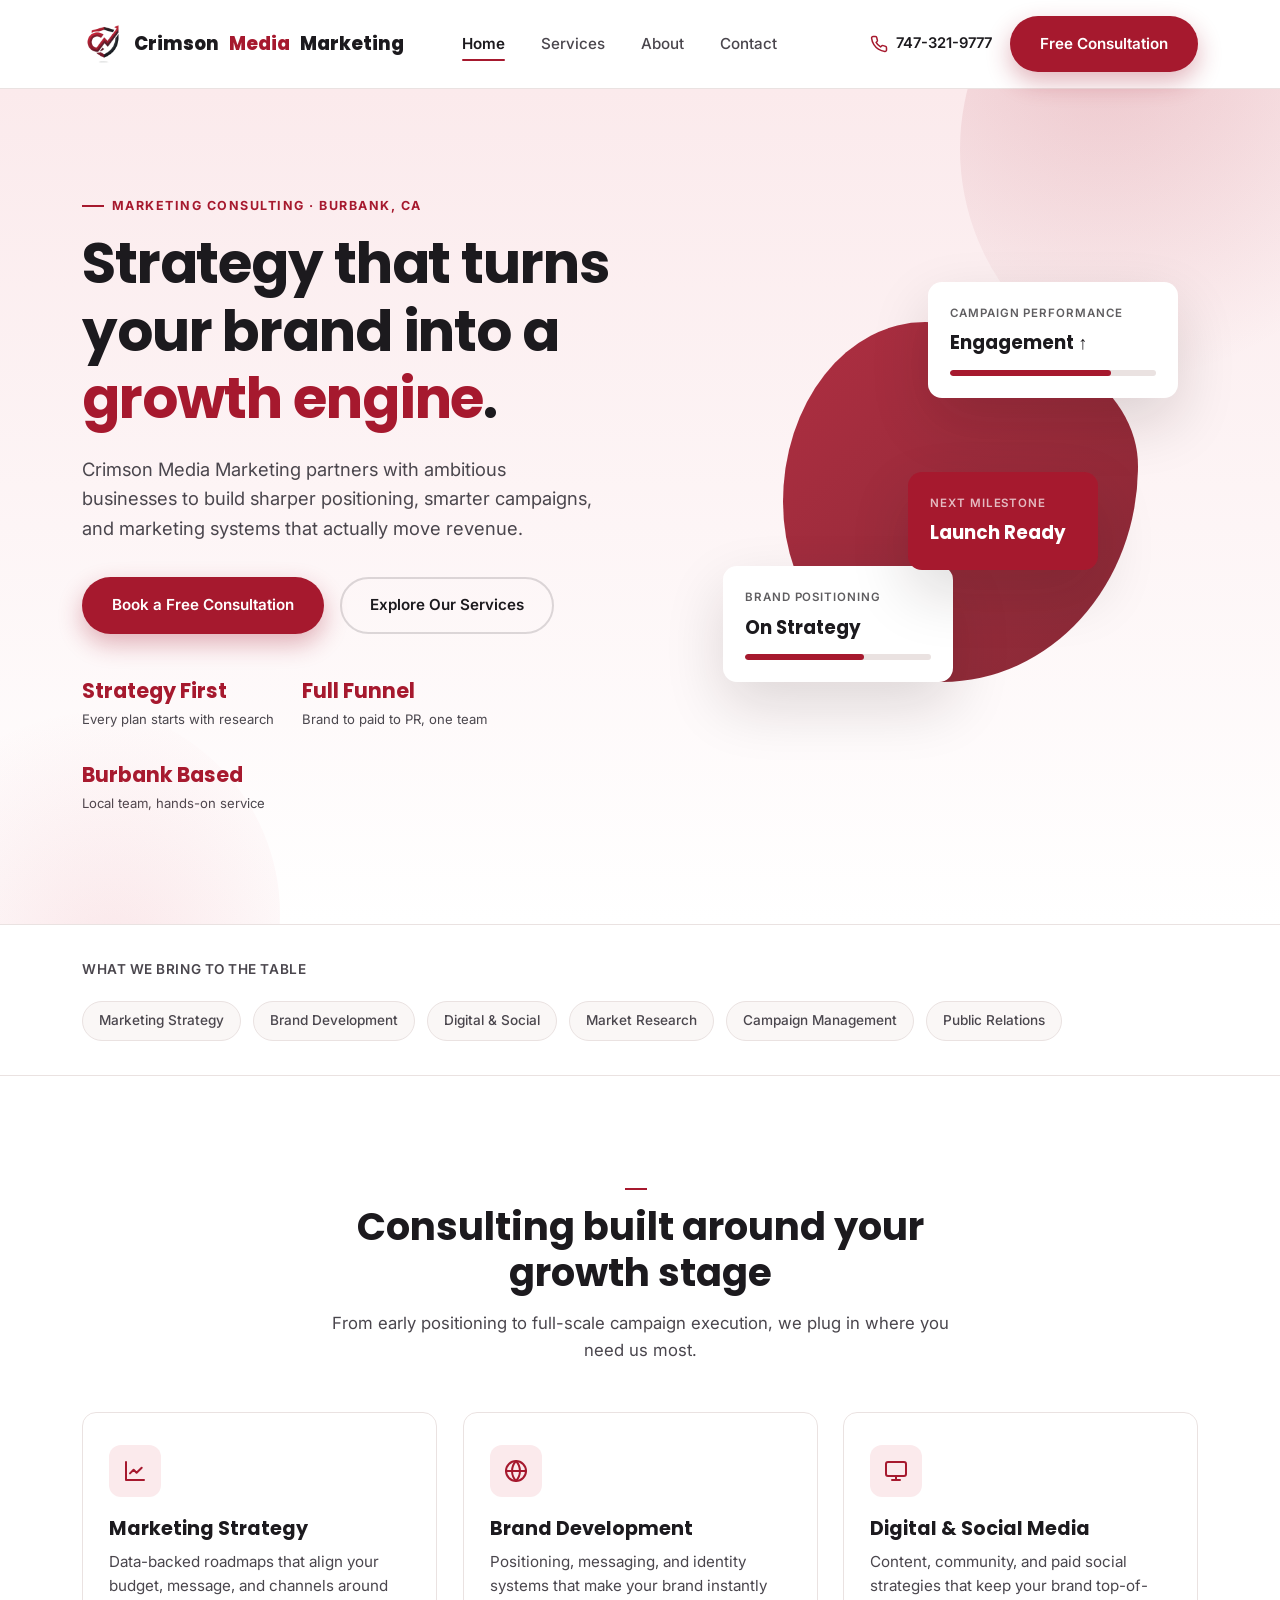
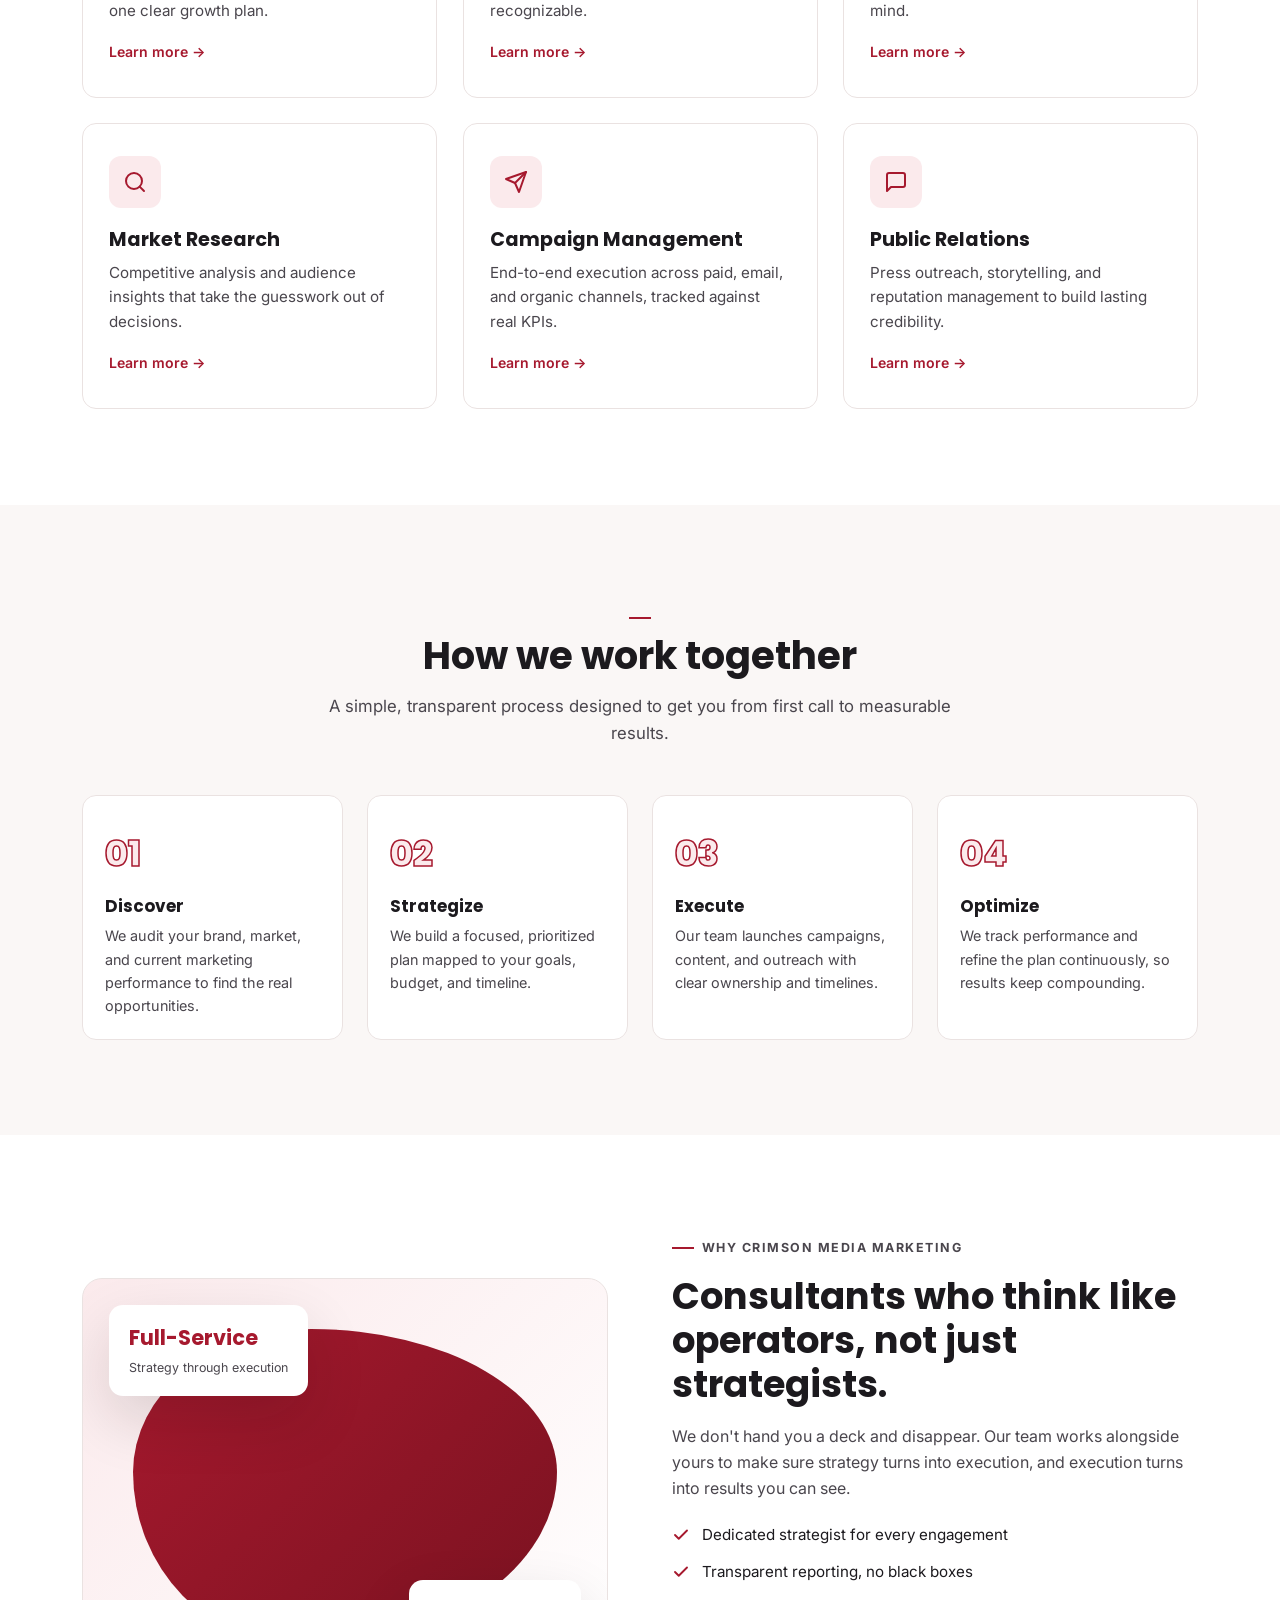
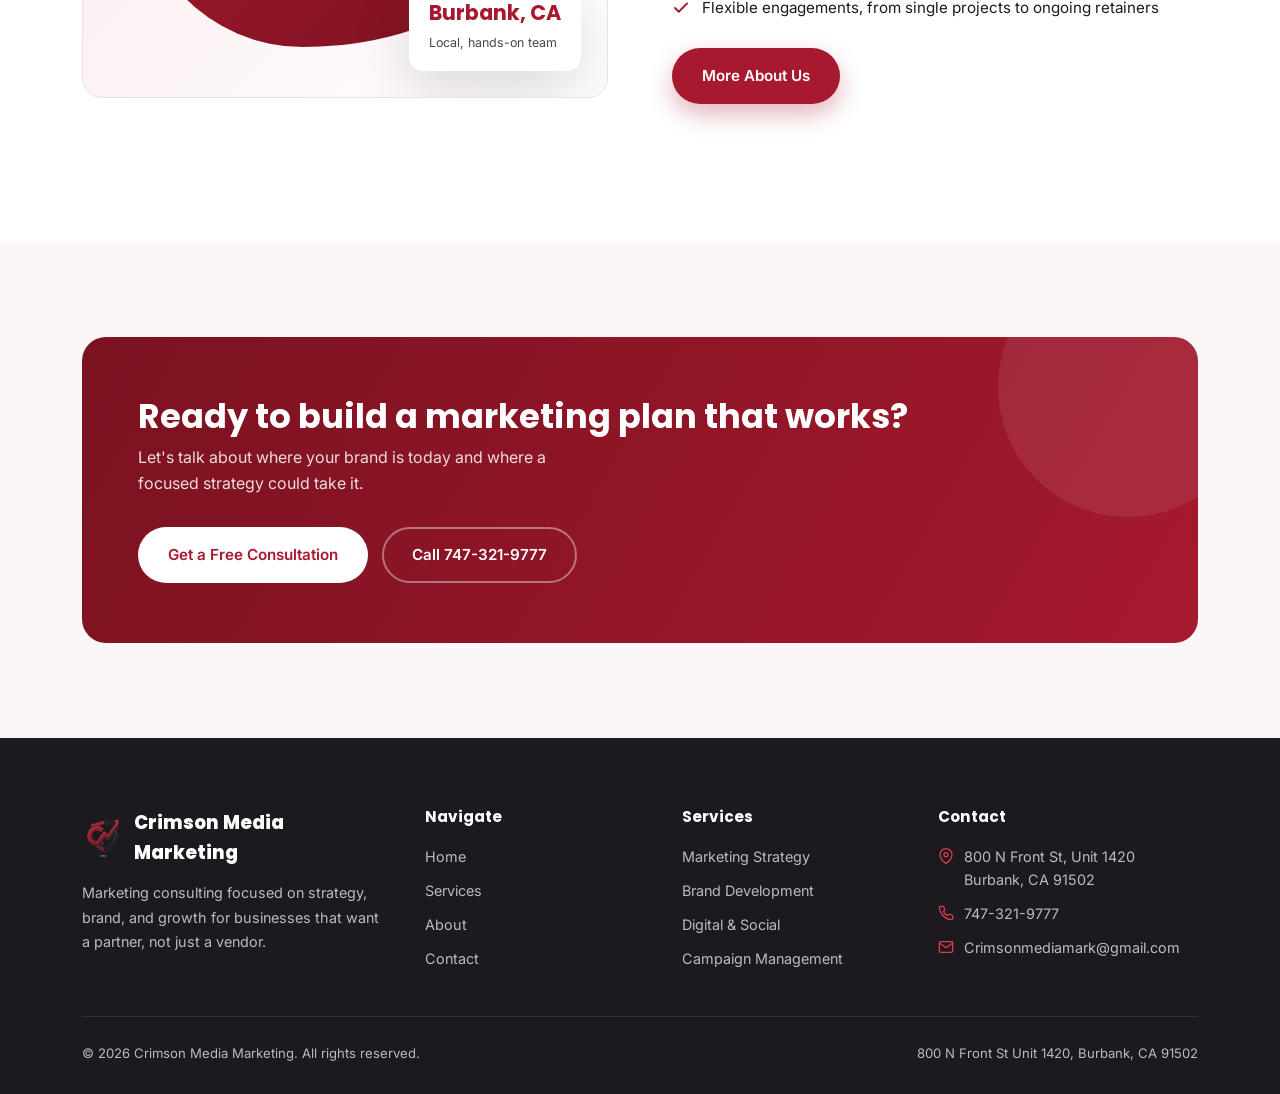
==== commit 45c31d6b: "Refactor code structure for improved readability and maintainability" ====
--- a/index.html
+++ b/index.html
@@ -5,7 +5,8 @@
 <meta name="viewport" content="width=device-width, initial-scale=1.0">
 <title>Crimson Media Marketing | Marketing Consulting in Burbank, CA</title>
 <meta name="description" content="Crimson Media Marketing is a Burbank, CA marketing consulting firm helping brands grow with strategy, branding, digital marketing, and campaign management.">
-<link rel="icon" href="data:image/svg+xml,<svg xmlns=%22http://www.w3.org/2000/svg%22 viewBox=%220 0 100 100%22><rect width=%22100%22 height=%22100%22 rx=%2222%22 fill=%22%23A6192E%22/><text x=%2250%22 y=%2266%22 font-size=%2258%22 font-family=%22Georgia,serif%22 fill=%22white%22 text-anchor=%22middle%22>C</text></svg>">
+<link rel="icon" type="image/png" href="assets/favicon.png">
+<link rel="apple-touch-icon" href="assets/apple-touch-icon.png">
 <link rel="stylesheet" href="css/style.css">
 </head>
 <body>
@@ -13,7 +14,7 @@
 <header class="site-header">
   <nav class="nav">
     <a href="index.html" class="brand">
-      <span class="mark">C</span>
+      <span class="mark"><img src="assets/logo-icon.png" alt="Crimson Media Marketing logo"></span>
       Crimson <span class="co">Media</span> Marketing
     </a>
     <ul class="nav-links">
@@ -243,7 +244,7 @@
   <div class="wrap">
     <div class="footer-grid">
       <div class="footer-brand">
-        <a href="index.html" class="brand"><span class="mark">C</span>Crimson Media Marketing</a>
+        <a href="index.html" class="brand"><span class="mark"><img src="assets/logo-icon.png" alt="Crimson Media Marketing logo"></span>Crimson Media Marketing</a>
         <p>Marketing consulting focused on strategy, brand, and growth for businesses that want a partner, not just a vendor.</p>
       </div>
       <div class="footer-col">
--- a/css/style.css
+++ b/css/style.css
@@ -141,17 +141,18 @@
   color: var(--ink);
 }
 .brand .mark {
-  width: 38px;
-  height: 38px;
-  border-radius: 10px;
-  background: linear-gradient(135deg, var(--crimson-light), var(--crimson-dark));
+  width: 42px;
+  height: 42px;
   display: flex;
   align-items: center;
   justify-content: center;
-  color: #fff;
-  font-size: 1.1rem;
-  font-weight: 800;
   flex-shrink: 0;
+}
+.brand .mark img {
+  width: 100%;
+  height: 100%;
+  object-fit: contain;
+  display: block;
 }
 .brand span.co { color: var(--crimson); }
 
@@ -681,7 +682,7 @@
   .nav-cta > .btn-primary { display: none; }
   .nav-toggle { display: flex; }
   .brand { font-size: 0.98rem; }
-  .brand .mark { width: 32px; height: 32px; font-size: 0.95rem; }
+  .brand .mark { width: 34px; height: 34px; }
   .nav { padding: 14px 20px; }
   .wrap { padding: 0 20px; }
   .nav-links.open {
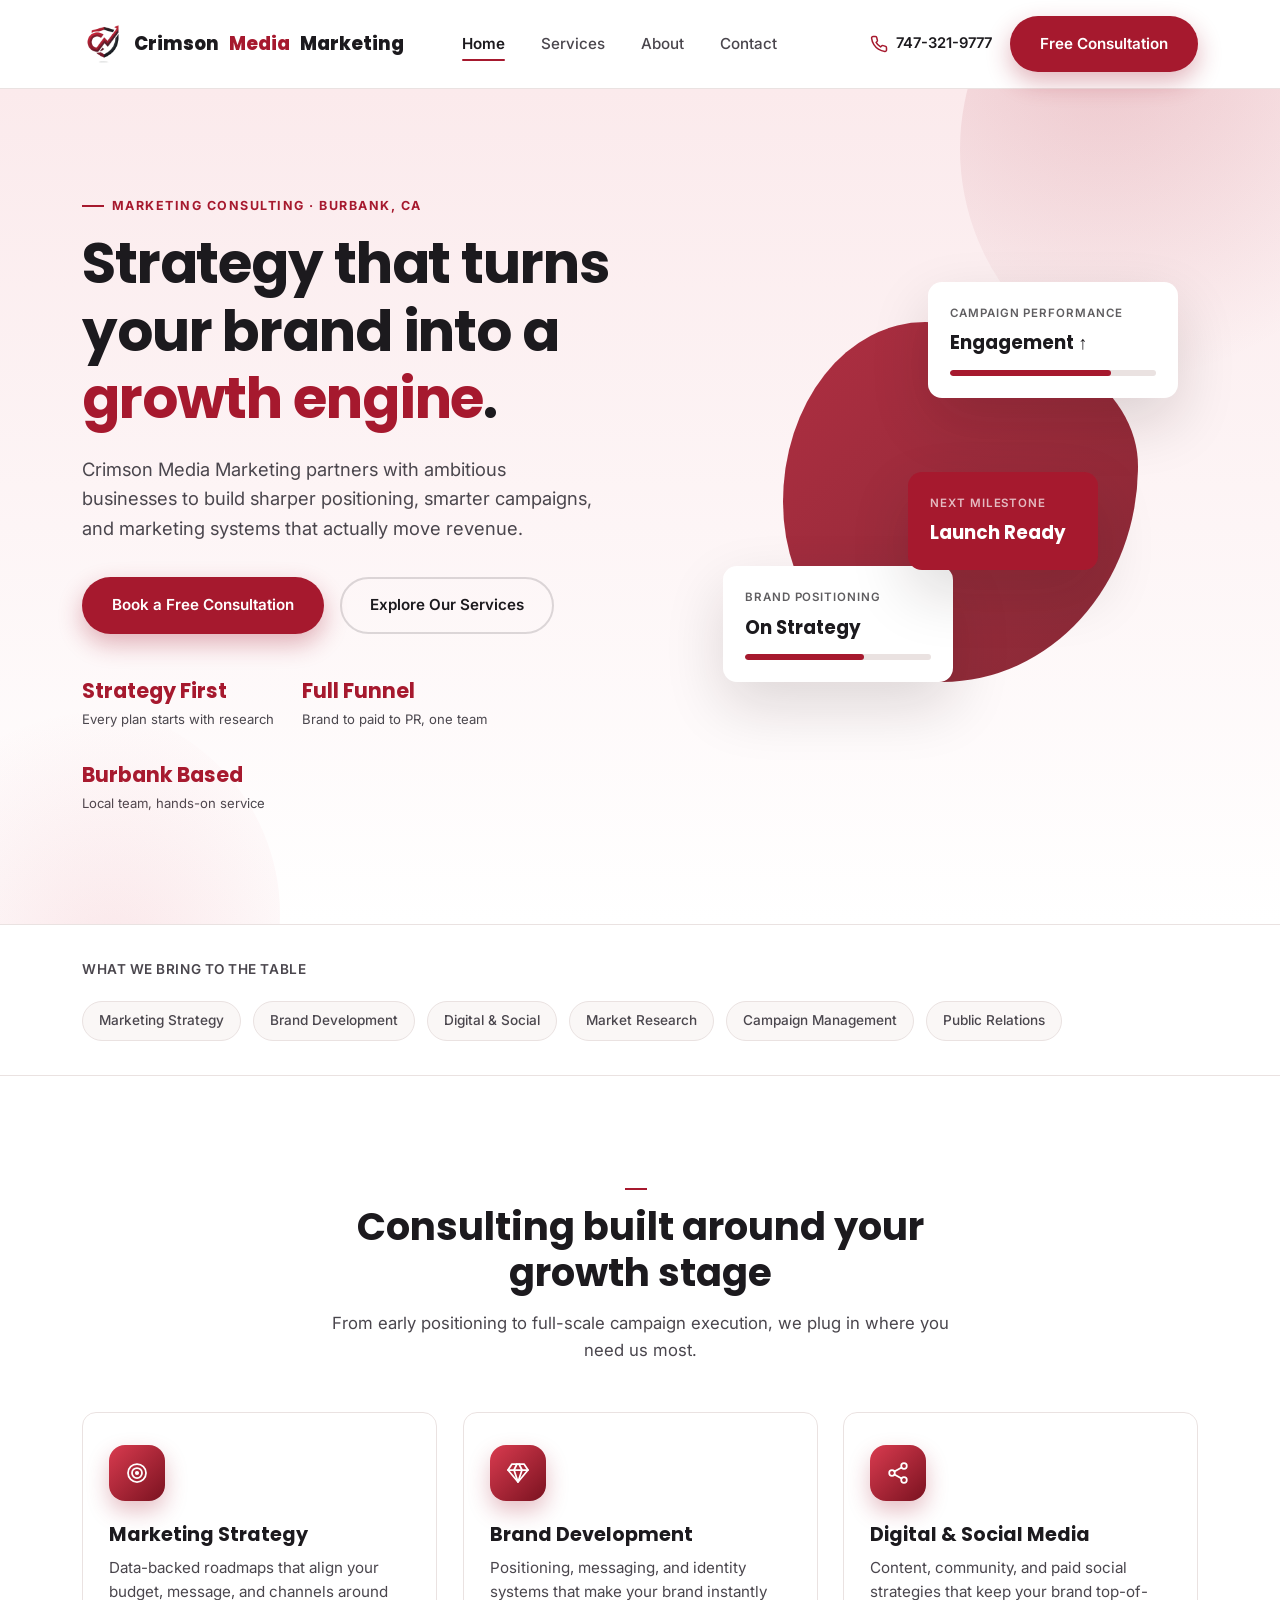
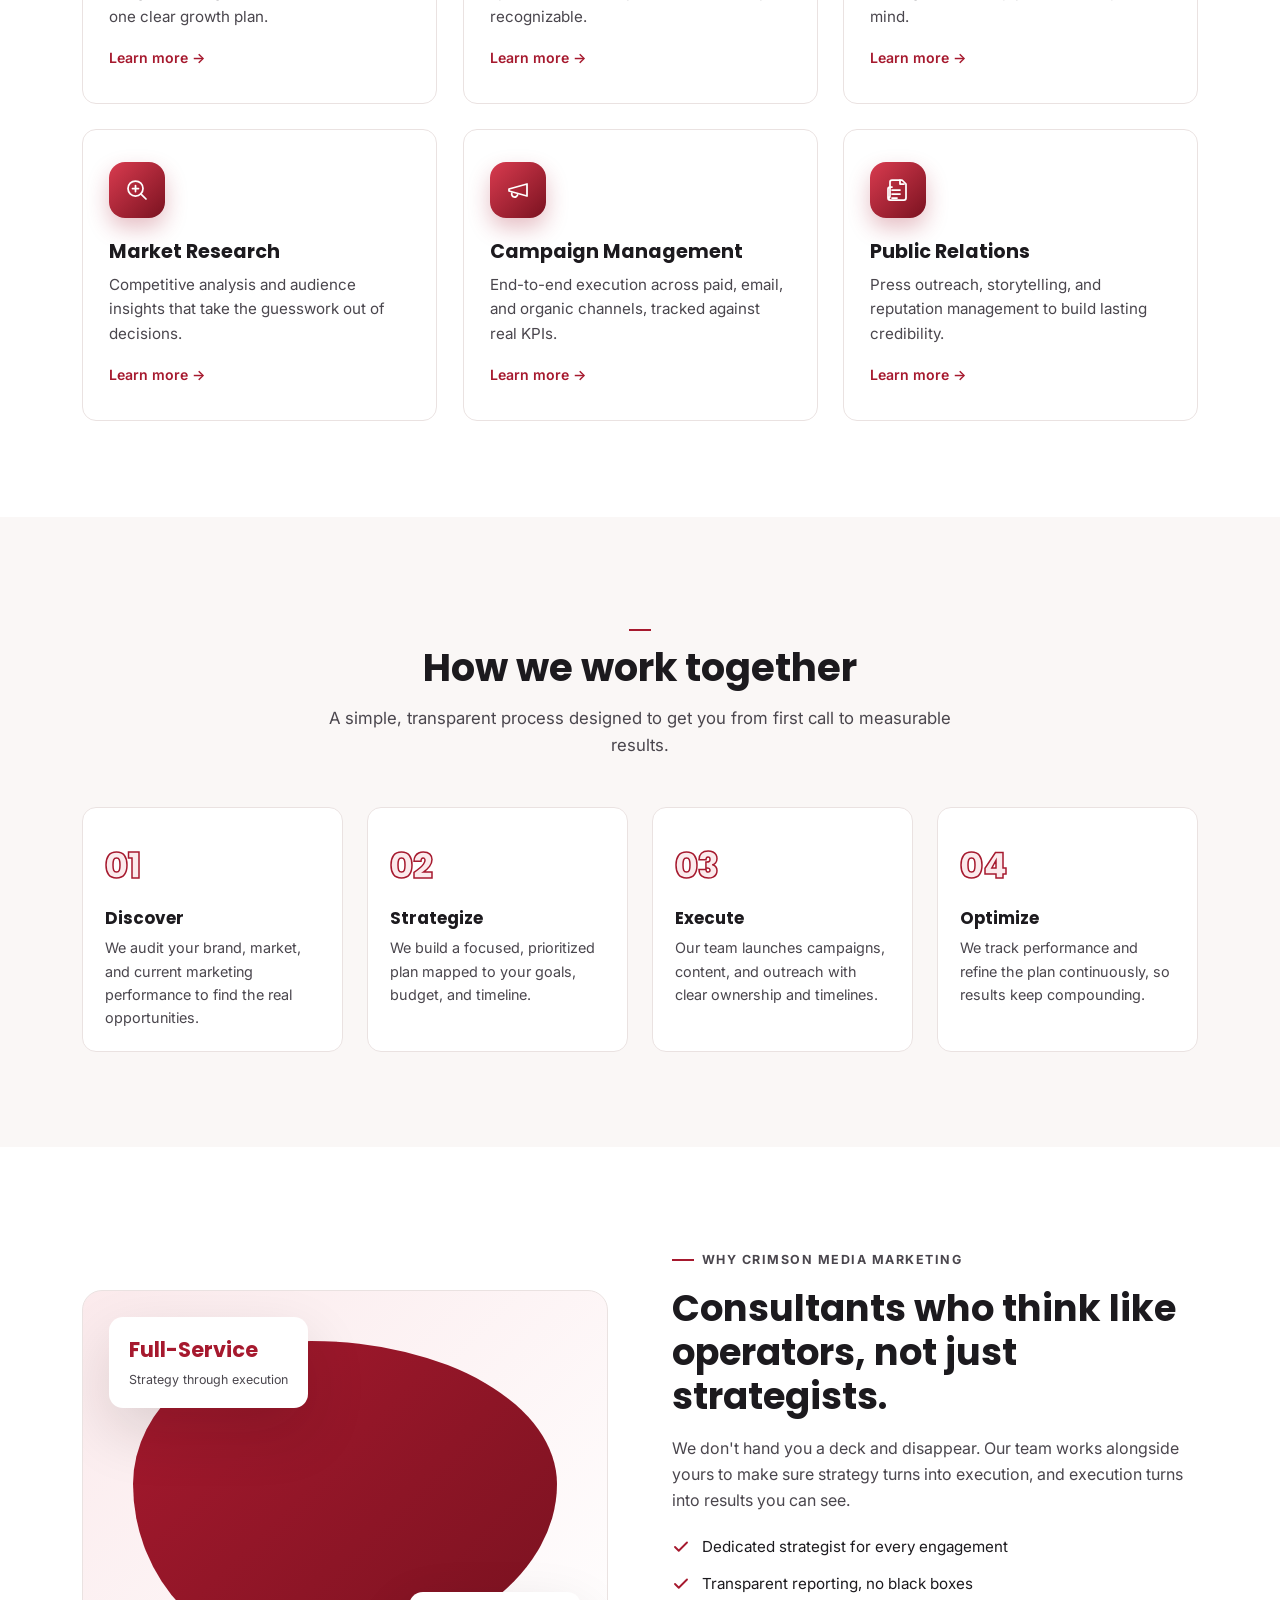
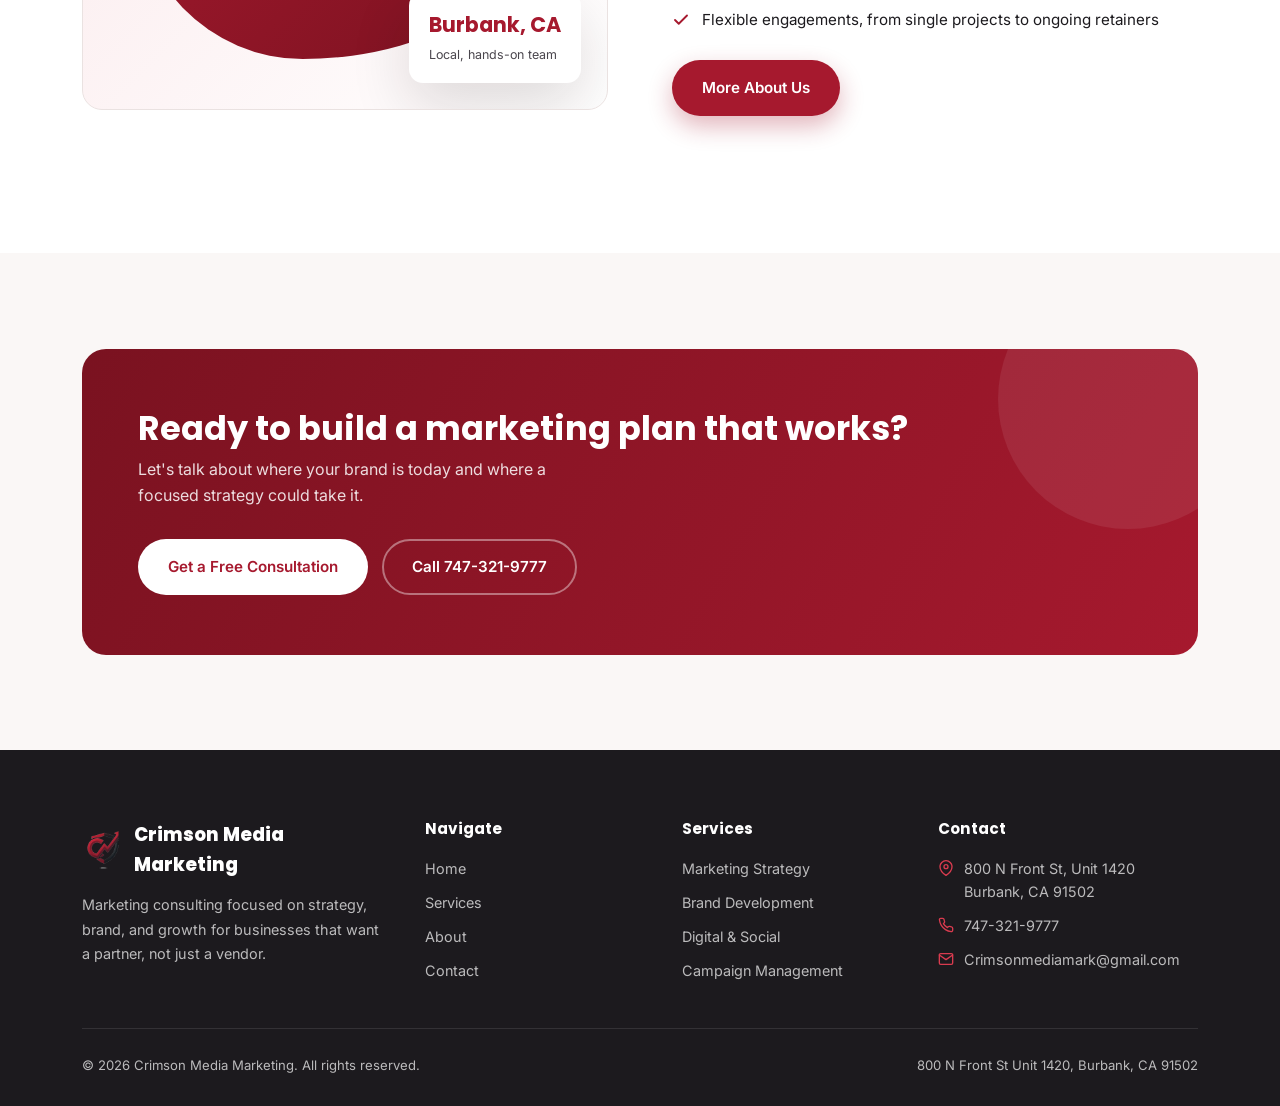
==== commit 173a2b3e: "Replace service icons with a more cohesive, on-theme set Swaps the generic/mismatched line icons (gl" ====
--- a/index.html
+++ b/index.html
@@ -103,7 +103,7 @@
 
         <div class="service-card reveal">
           <div class="service-icon">
-            <svg width="24" height="24" viewBox="0 0 24 24" fill="none" stroke="currentColor" stroke-width="2" stroke-linecap="round" stroke-linejoin="round"><path d="M3 3v18h18"></path><path d="M18.7 8.7l-5.1 5.1-3-3-3.6 3.6"></path></svg>
+            <svg width="24" height="24" viewBox="0 0 24 24" fill="none" stroke="currentColor" stroke-linecap="round" stroke-linejoin="round"><circle cx="12" cy="12" r="9"></circle><circle cx="12" cy="12" r="5"></circle><circle cx="12" cy="12" r="1.2" fill="currentColor"></circle></svg>
           </div>
           <h3>Marketing Strategy</h3>
           <p>Data-backed roadmaps that align your budget, message, and channels around one clear growth plan.</p>
@@ -112,7 +112,7 @@
 
         <div class="service-card reveal">
           <div class="service-icon">
-            <svg width="24" height="24" viewBox="0 0 24 24" fill="none" stroke="currentColor" stroke-width="2" stroke-linecap="round" stroke-linejoin="round"><circle cx="12" cy="12" r="10"></circle><path d="M12 2a15.3 15.3 0 0 1 4 10 15.3 15.3 0 0 1-4 10 15.3 15.3 0 0 1-4-10 15.3 15.3 0 0 1 4-10z"></path><path d="M2 12h20"></path></svg>
+            <svg width="24" height="24" viewBox="0 0 24 24" fill="none" stroke="currentColor" stroke-linecap="round" stroke-linejoin="round"><path d="M6 3h12l4 6-10 12L2 9Z"></path><path d="M11 3 8 9l4 12 4-12-3-6"></path><path d="M2 9h20"></path></svg>
           </div>
           <h3>Brand Development</h3>
           <p>Positioning, messaging, and identity systems that make your brand instantly recognizable.</p>
@@ -121,7 +121,7 @@
 
         <div class="service-card reveal">
           <div class="service-icon">
-            <svg width="24" height="24" viewBox="0 0 24 24" fill="none" stroke="currentColor" stroke-width="2" stroke-linecap="round" stroke-linejoin="round"><rect x="2" y="3" width="20" height="14" rx="2"></rect><path d="M8 21h8M12 17v4"></path></svg>
+            <svg width="24" height="24" viewBox="0 0 24 24" fill="none" stroke="currentColor" stroke-linecap="round" stroke-linejoin="round"><circle cx="18" cy="5" r="2.8"></circle><circle cx="6" cy="12" r="2.8"></circle><circle cx="18" cy="19" r="2.8"></circle><path d="M8.4 10.6l7.2-4.2M8.4 13.4l7.2 4.2"></path></svg>
           </div>
           <h3>Digital &amp; Social Media</h3>
           <p>Content, community, and paid social strategies that keep your brand top-of-mind.</p>
@@ -130,7 +130,7 @@
 
         <div class="service-card reveal">
           <div class="service-icon">
-            <svg width="24" height="24" viewBox="0 0 24 24" fill="none" stroke="currentColor" stroke-width="2" stroke-linecap="round" stroke-linejoin="round"><circle cx="11" cy="11" r="8"></circle><path d="M21 21l-4.35-4.35"></path></svg>
+            <svg width="24" height="24" viewBox="0 0 24 24" fill="none" stroke="currentColor" stroke-linecap="round" stroke-linejoin="round"><circle cx="10.5" cy="10.5" r="7.5"></circle><path d="M21 21l-5.2-5.2"></path><path d="M7.5 10.5h6M10.5 7.5v6"></path></svg>
           </div>
           <h3>Market Research</h3>
           <p>Competitive analysis and audience insights that take the guesswork out of decisions.</p>
@@ -139,7 +139,7 @@
 
         <div class="service-card reveal">
           <div class="service-icon">
-            <svg width="24" height="24" viewBox="0 0 24 24" fill="none" stroke="currentColor" stroke-width="2" stroke-linecap="round" stroke-linejoin="round"><path d="M22 2L11 13"></path><path d="M22 2l-7 20-4-9-9-4 20-7z"></path></svg>
+            <svg width="24" height="24" viewBox="0 0 24 24" fill="none" stroke="currentColor" stroke-linecap="round" stroke-linejoin="round"><path d="M3 11 21 6v12L3 13v-2z"></path><path d="M11.6 16.8a3 3 0 1 1-5.8-1.6"></path></svg>
           </div>
           <h3>Campaign Management</h3>
           <p>End-to-end execution across paid, email, and organic channels, tracked against real KPIs.</p>
@@ -148,7 +148,7 @@
 
         <div class="service-card reveal">
           <div class="service-icon">
-            <svg width="24" height="24" viewBox="0 0 24 24" fill="none" stroke="currentColor" stroke-width="2" stroke-linecap="round" stroke-linejoin="round"><path d="M21 15a2 2 0 0 1-2 2H7l-4 4V5a2 2 0 0 1 2-2h14a2 2 0 0 1 2 2z"></path></svg>
+            <svg width="24" height="24" viewBox="0 0 24 24" fill="none" stroke="currentColor" stroke-linecap="round" stroke-linejoin="round"><path d="M4 22h14a2 2 0 0 0 2-2V6l-4-4H6a2 2 0 0 0-2 2v14a2 2 0 0 1-2 2Zm0 0a2 2 0 0 1-2-2V11a2 2 0 0 1 2-2h2"></path><path d="M14 2v4h4"></path><path d="M6 12h8M6 16h8M6 20h5"></path></svg>
           </div>
           <h3>Public Relations</h3>
           <p>Press outreach, storytelling, and reputation management to build lasting credibility.</p>
--- a/css/style.css
+++ b/css/style.css
@@ -344,13 +344,15 @@
   border-color: transparent;
 }
 .service-icon {
-  width: 52px; height: 52px;
-  border-radius: 12px;
-  background: var(--crimson-tint);
-  color: var(--crimson);
+  width: 56px; height: 56px;
+  border-radius: 16px;
+  background: linear-gradient(135deg, var(--crimson-light), var(--crimson-dark));
+  color: #fff;
   display: flex; align-items: center; justify-content: center;
-  margin-bottom: 20px;
-}
+  margin-bottom: 22px;
+  box-shadow: 0 10px 22px rgba(166, 25, 46, 0.28);
+}
+.service-icon svg { stroke-width: 1.75; }
 .service-card h3 { font-size: 1.2rem; margin-bottom: 10px; }
 .service-card p { color: var(--ink-soft); font-size: 0.95rem; margin-bottom: 16px; }
 .service-card .more { font-size: 0.88rem; font-weight: 600; color: var(--crimson); display: inline-flex; align-items: center; gap: 6px; }
